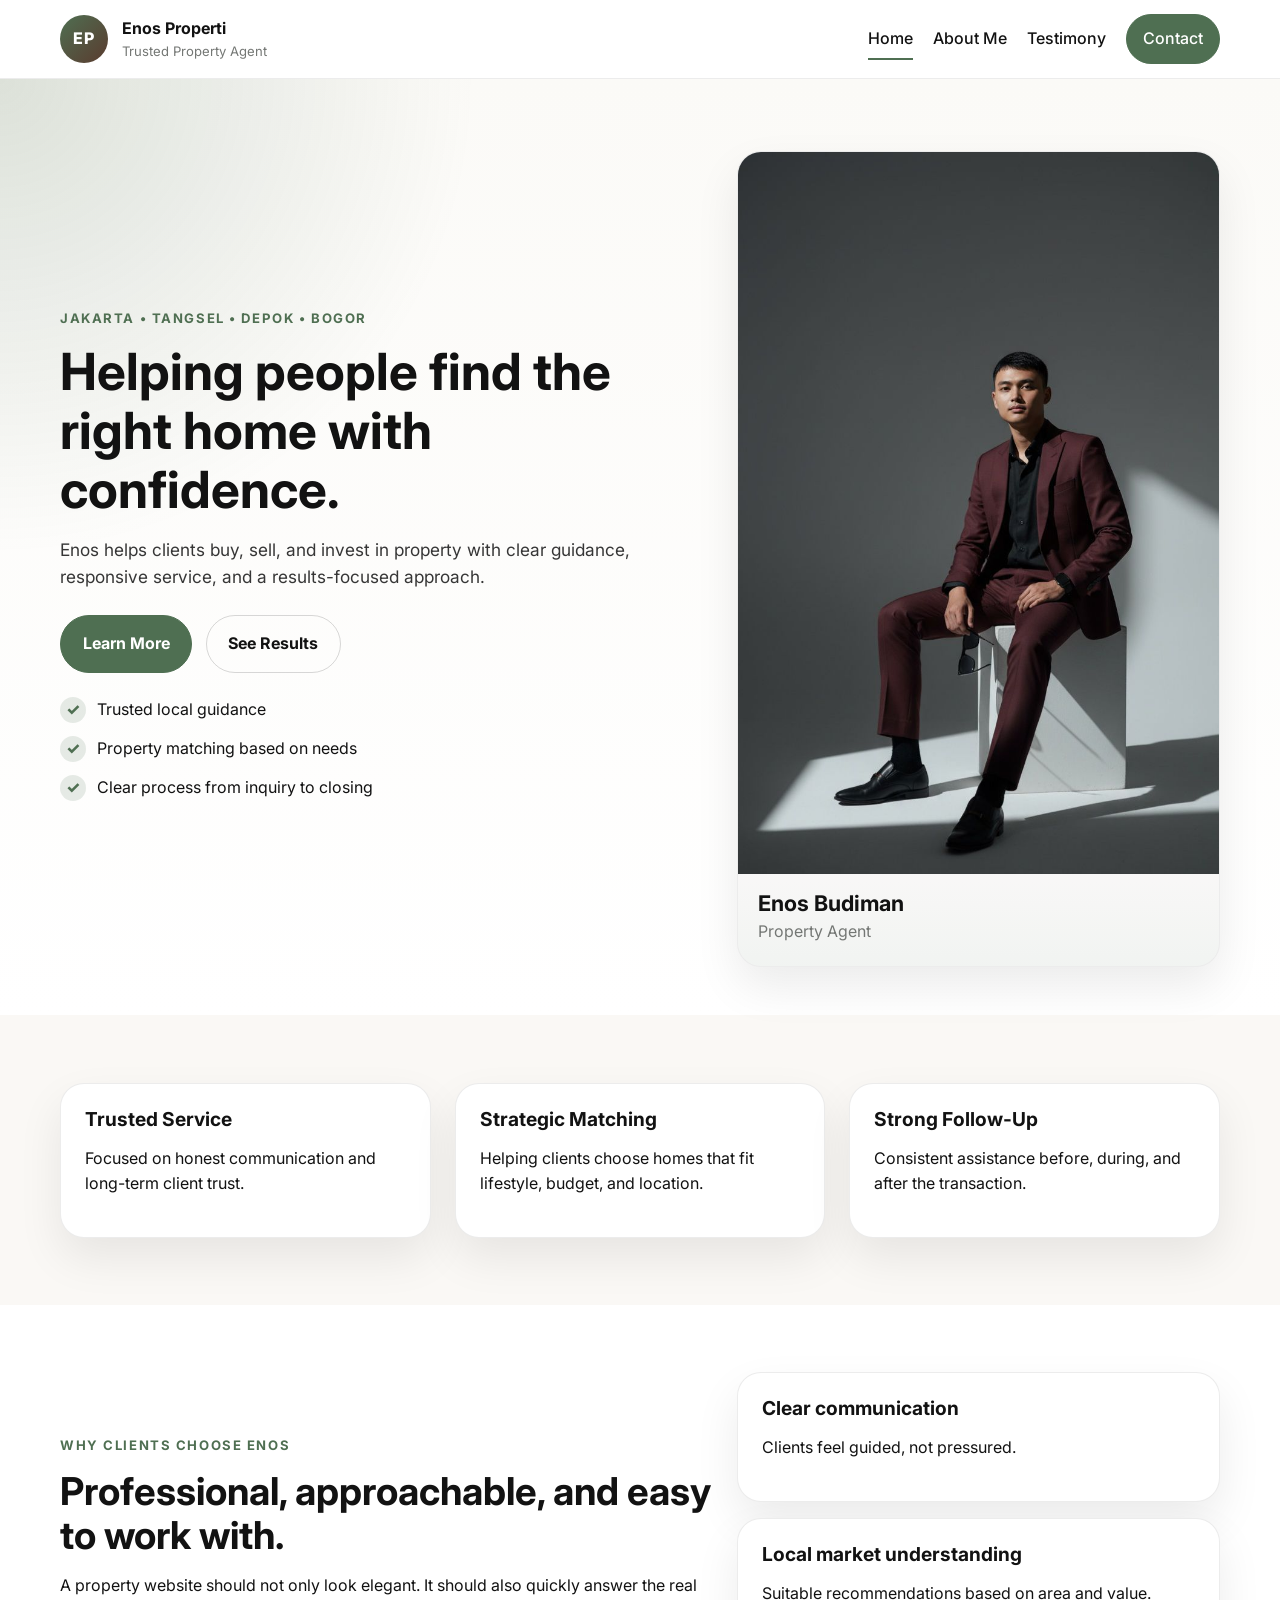
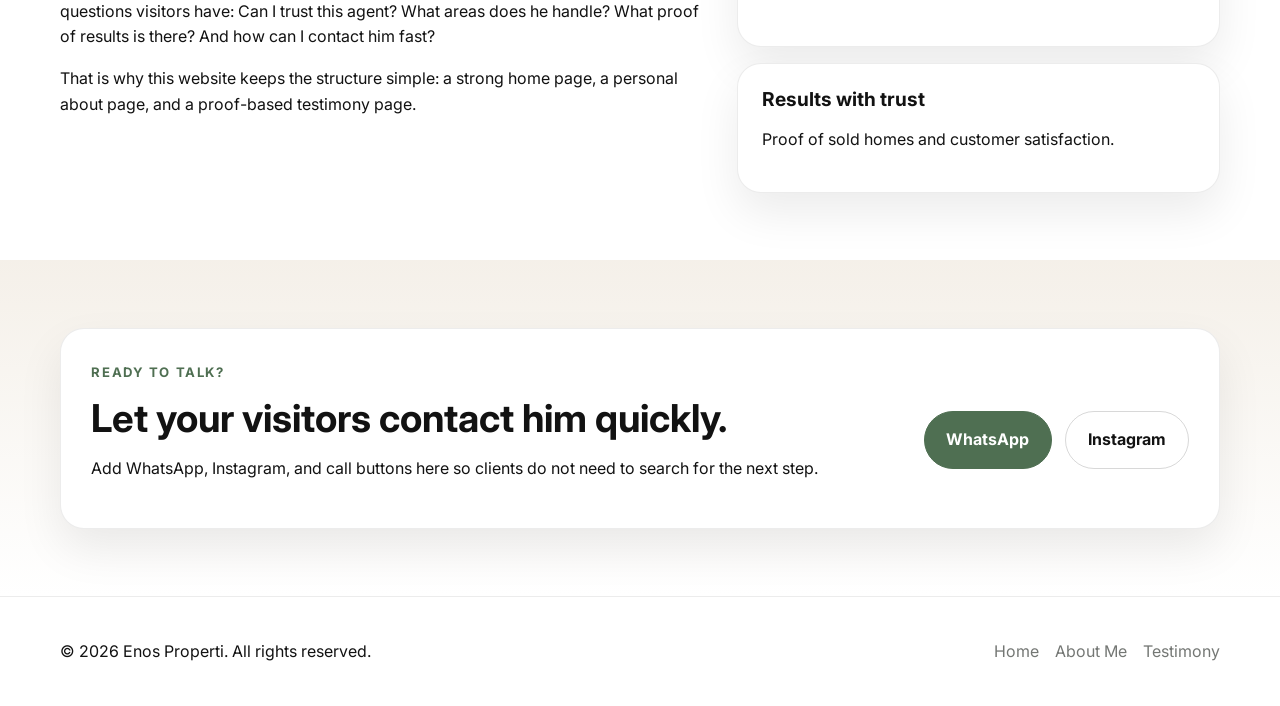
==== index.html @ 16c45c2f "done" ====
<!DOCTYPE html>
<html lang="en">
<head>
  <meta charset="UTF-8" />
  <meta name="viewport" content="width=device-width, initial-scale=1.0" />
  <title>Enos Properti | Trusted Property Agent</title>
  <meta name="description" content="Trusted property agent helping clients buy, sell, and invest with confidence." />
  <link rel="preconnect" href="https://fonts.googleapis.com">
  <link rel="preconnect" href="https://fonts.gstatic.com" crossorigin>
  <link href="https://fonts.googleapis.com/css2?family=Inter:wght@400;500;600;700;800&display=swap" rel="stylesheet">
  <link rel="stylesheet" href="css/style.css" />
  <script defer src="js/main.js"></script>
</head>
<body>
  <header class="site-header">
    <div class="container nav-wrap">
      <a class="brand" href="index.html">
        <span class="brand-mark">EP</span>
        <span>
          <strong>Enos Properti</strong>
          <small>Trusted Property Agent</small>
        </span>
      </a>

      <button class="nav-toggle" aria-label="Open navigation" aria-expanded="false">
        <span></span>
        <span></span>
        <span></span>
      </button>

      <nav class="site-nav">
        <a class="active" href="index.html">Home</a>
        <a href="htmls/about.html">About Me</a>
        <a href="htmls/testimony.html">Testimony</a>
        <a class="btn btn-sm" href="#contact">Contact</a>
      </nav>
    </div>
  </header>

  <main>
    <section class="hero">
      <div class="container hero-grid">
        <div class="hero-copy">
          <p class="eyebrow">Jakarta • Tangsel • Depok • Bogor</p>
          <h1>Helping people find the right home with confidence.</h1>
          <p class="lead">
            Enos helps clients buy, sell, and invest in property with clear guidance, responsive service,
            and a results-focused approach.
          </p>
          <div class="hero-actions">
            <a class="btn" href="htmls/about.html">Learn More</a>
            <a class="btn btn-outline" href="htmls/testimony.html">See Results</a>
          </div>
          <ul class="trust-points">
            <li>Trusted local guidance</li>
            <li>Property matching based on needs</li>
            <li>Clear process from inquiry to closing</li>
          </ul>
        </div>

        <div class="hero-card">
          <img src="../bhumi-group/Enos-Pic/Enos.jpeg" alt="Portrait of Enos, property agent" />
          <div class="hero-card-info">
            <h2>Enos Budiman</h2>
            <p>Property Agent</p>
          </div>
        </div>
      </div>
    </section>

    <section class="section muted">
      <div class="container stats-grid">
        <article class="stat-card">
          <h3>Trusted Service</h3>
          <p>Focused on honest communication and long-term client trust.</p>
        </article>
        <article class="stat-card">
          <h3>Strategic Matching</h3>
          <p>Helping clients choose homes that fit lifestyle, budget, and location.</p>
        </article>
        <article class="stat-card">
          <h3>Strong Follow-Up</h3>
          <p>Consistent assistance before, during, and after the transaction.</p>
        </article>
      </div>
    </section>

    <section class="section">
      <div class="container split-grid">
        <div>
          <p class="eyebrow">Why clients choose Enos</p>
          <h2>Professional, approachable, and easy to work with.</h2>
          <p>
            A property website should not only look elegant. It should also quickly answer the real questions visitors have:
            Can I trust this agent? What areas does he handle? What proof of results is there? And how can I contact him fast?
          </p>
          <p>
            That is why this website keeps the structure simple: a strong home page, a personal about page, and a proof-based testimony page.
          </p>
        </div>
        <div class="feature-stack">
          <article class="feature-card">
            <h3>Clear communication</h3>
            <p>Clients feel guided, not pressured.</p>
          </article>
          <article class="feature-card">
            <h3>Local market understanding</h3>
            <p>Suitable recommendations based on area and value.</p>
          </article>
          <article class="feature-card">
            <h3>Results with trust</h3>
            <p>Proof of sold homes and customer satisfaction.</p>
          </article>
        </div>
      </div>
    </section>

    <section class="section soft-accent">
      <div class="container cta-panel" id="contact">
        <div>
          <p class="eyebrow">Ready to talk?</p>
          <h2>Let your visitors contact him quickly.</h2>
          <p>Add WhatsApp, Instagram, and call buttons here so clients do not need to search for the next step.</p>
        </div>
        <div class="cta-actions">
          <a class="btn" href="#">WhatsApp</a>
          <a class="btn btn-outline" href="#">Instagram</a>
        </div>
      </div>
    </section>
  </main>

  <footer class="site-footer">
    <div class="container footer-wrap">
      <p>© 2026 Enos Properti. All rights reserved.</p>
      <div class="footer-links">
        <a href="index.html">Home</a>
        <a href="htmls/about.html">About Me</a>
        <a href="htmls/testimony.html">Testimony</a>
      </div>
    </div>
  </footer>
</body>
</html>
---- css/style.css ----
:root {
  --green: #4f6f52;
  --green-dark: #38553a;
  --gray: #747774;
  --black: #121212;
  --white: #ffffff;
  --cream: #efe8dd;
  --chocolate: #5a3b2f;
  --border: rgba(18, 18, 18, 0.08);
  --shadow: 0 20px 45px rgba(18, 18, 18, 0.08);
  --radius-lg: 24px;
  --radius-md: 18px;
  --radius-sm: 12px;
  --container: 1160px;
}

* {
  box-sizing: border-box;
}

html {
  scroll-behavior: smooth;
}

body {
  margin: 0;
  font-family: "Inter", system-ui, -apple-system, BlinkMacSystemFont, "Segoe UI", sans-serif;
  background: var(--white);
  color: var(--black);
  line-height: 1.6;
}

img {
  display: block;
  max-width: 100%;
}

a {
  color: inherit;
  text-decoration: none;
}

.container {
  width: min(calc(100% - 2rem), var(--container));
  margin: 0 auto;
}

.site-header {
  position: sticky;
  top: 0;
  z-index: 1000;
  background: rgba(255, 255, 255, 0.86);
  backdrop-filter: blur(12px);
  border-bottom: 1px solid var(--border);
}

.nav-wrap {
  display: flex;
  align-items: center;
  justify-content: space-between;
  min-height: 78px;
  gap: 1rem;
}

.brand {
  display: flex;
  align-items: center;
  gap: 0.9rem;
}

.brand strong,
.brand small {
  display: block;
}

.brand strong {
  font-size: 1rem;
}

.brand small {
  color: var(--gray);
  font-size: 0.82rem;
}

.brand-mark {
  width: 48px;
  height: 48px;
  display: grid;
  place-items: center;
  border-radius: 50%;
  background: linear-gradient(135deg, var(--green), var(--chocolate));
  color: var(--white);
  font-weight: 800;
  letter-spacing: 0.08em;
}

.site-nav {
  display: flex;
  align-items: center;
  gap: 1.25rem;
}

.site-nav a {
  font-weight: 500;
  position: relative;
}

.site-nav a.active:not(.btn)::after,
.site-nav a:hover:not(.btn)::after {
  content: "";
  position: absolute;
  left: 0;
  bottom: -8px;
  width: 100%;
  height: 2px;
  background: var(--green);
}

.nav-toggle {
  display: none;
  background: transparent;
  border: 0;
  padding: 0.2rem;
  cursor: pointer;
}

.nav-toggle span {
  display: block;
  width: 28px;
  height: 2px;
  background: var(--black);
  margin: 6px 0;
  transition: 0.25s ease;
}

.btn {
  display: inline-flex;
  align-items: center;
  justify-content: center;
  gap: 0.5rem;
  padding: 0.95rem 1.35rem;
  border-radius: 999px;
  background: var(--green);
  color: var(--white);
  font-weight: 700;
  border: 1px solid var(--green);
  transition: 0.25s ease;
}

.btn:hover {
  transform: translateY(-1px);
  background: var(--green-dark);
}

.btn-outline {
  background: transparent;
  color: var(--black);
  border: 1px solid rgba(18, 18, 18, 0.16);
}

.btn-outline:hover {
  background: var(--black);
  color: var(--white);
  border-color: var(--black);
}

.btn-sm {
  padding: 0.7rem 1rem;
}

.hero,
.page-hero {
  padding: 4.5rem 0 3rem;
  background:
    radial-gradient(circle at top left, rgba(79, 111, 82, 0.18), transparent 30%),
    linear-gradient(180deg, #fbfaf7 0%, #ffffff 100%);
}

.hero-grid,
.page-hero-grid,
.split-grid,
.stats-grid,
.values-grid,
.proof-grid,
.testimonial-grid {
  display: grid;
  gap: 1.5rem;
}

.hero-grid,
.page-hero-grid,
.split-grid {
  grid-template-columns: 1.15fr 0.85fr;
  align-items: center;
}

.eyebrow {
  display: inline-flex;
  align-items: center;
  gap: 0.35rem;
  margin: 0 0 0.8rem;
  font-size: 0.82rem;
  letter-spacing: 0.12em;
  text-transform: uppercase;
  color: var(--green);
  font-weight: 700;
}

h1,
h2,
h3 {
  margin: 0 0 1rem;
  line-height: 1.15;
}

h1 {
  font-size: clamp(2.35rem, 4vw, 4.4rem);
}

h2 {
  font-size: clamp(1.7rem, 3vw, 2.6rem);
}

h3 {
  font-size: 1.2rem;
}

.lead {
  font-size: 1.08rem;
  color: #363636;
  max-width: 60ch;
}

.narrow {
  max-width: 54ch;
}

.hero-actions,
.cta-actions {
  display: flex;
  flex-wrap: wrap;
  gap: 0.85rem;
  margin-top: 1.5rem;
}

.trust-points,
.check-list {
  margin: 1.5rem 0 0;
  padding: 0;
  list-style: none;
}

.trust-points li,
.check-list li {
  margin-bottom: 0.8rem;
  display: flex;
  align-items: center;
  gap: 0.7rem;
}

.trust-points li::before,
.check-list li::before {
  content: "✓";
  width: 26px;
  height: 26px;
  display: grid;
  place-items: center;
  border-radius: 50%;
  background: rgba(79, 111, 82, 0.14);
  color: var(--green);
  font-weight: 800;
}

.hero-card,
.portrait-frame,
.stat-card,
.feature-card,
.value-card,
.info-panel,
.story-box,
.proof-card,
.testimonial-card,
.cta-panel {
  border-radius: var(--radius-lg);
  border: 1px solid var(--border);
  box-shadow: var(--shadow);
  background: var(--white);
}

.hero-card {
  overflow: hidden;
}

.hero-card img,
.portrait-frame img {
  width: 100%;
  height: 100%;
  object-fit: cover;
}

.hero-card-info {
  padding: 1.1rem 1.25rem 1.35rem;
  background: linear-gradient(180deg, rgba(90, 59, 47, 0.04), rgba(79, 111, 82, 0.08));
}

.hero-card-info h2 {
  font-size: 1.35rem;
  margin-bottom: 0.2rem;
}

.hero-card-info p {
  margin: 0;
  color: var(--gray);
}

.portrait-frame {
  overflow: hidden;
  min-height: 580px;
}

.portrait-frame.small {
  min-height: 420px;
}

.section {
  padding: 4.2rem 0;
}

.muted {
  background: #faf8f5;
}

.soft-accent {
  background: linear-gradient(180deg, rgba(239, 232, 221, 0.65), rgba(255, 255, 255, 0.8));
}

.stats-grid,
.values-grid,
.proof-grid,
.testimonial-grid {
  grid-template-columns: repeat(3, minmax(0, 1fr));
}

.stat-card,
.feature-card,
.value-card,
.info-panel,
.story-box,
.proof-card,
.testimonial-card {
  padding: 1.5rem;
}

.feature-stack {
  display: grid;
  gap: 1rem;
}

.info-panel {
  background: linear-gradient(180deg, rgba(239, 232, 221, 0.7), rgba(255, 255, 255, 1));
}

.story-box {
  max-width: 760px;
}

.section-head {
  display: flex;
  justify-content: space-between;
  align-items: end;
  gap: 1rem;
  margin-bottom: 1.2rem;
}

.proof-label {
  display: inline-block;
  margin-bottom: 0.85rem;
  padding: 0.35rem 0.75rem;
  border-radius: 999px;
  background: rgba(79, 111, 82, 0.12);
  color: var(--green);
  font-size: 0.82rem;
  font-weight: 700;
}

.image-placeholder {
  display: grid;
  place-items: center;
  min-height: 220px;
  margin-bottom: 1rem;
  border-radius: var(--radius-md);
  border: 1px dashed rgba(18, 18, 18, 0.18);
  background: linear-gradient(135deg, rgba(79, 111, 82, 0.18), rgba(90, 59, 47, 0.14));
  color: var(--chocolate);
  text-align: center;
  font-weight: 700;
}

.cta-panel {
  padding: 1.9rem;
  display: flex;
  justify-content: space-between;
  align-items: center;
  gap: 1.5rem;
}

.site-footer {
  padding: 1.6rem 0;
  border-top: 1px solid var(--border);
  background: var(--white);
}

.footer-wrap,
.footer-links {
  display: flex;
  align-items: center;
  justify-content: space-between;
  gap: 1rem;
  flex-wrap: wrap;
}

.footer-links {
  justify-content: flex-start;
}

.footer-links a {
  color: var(--gray);
}

@media (max-width: 900px) {
  .hero-grid,
  .page-hero-grid,
  .split-grid,
  .stats-grid,
  .values-grid,
  .proof-grid,
  .testimonial-grid {
    grid-template-columns: 1fr;
  }

  .site-nav {
    position: absolute;
    top: 78px;
    left: 0;
    right: 0;
    padding: 1rem;
    background: rgba(255, 255, 255, 0.98);
    border-bottom: 1px solid var(--border);
    display: none;
    flex-direction: column;
    align-items: stretch;
    gap: 0.85rem;
  }

  .site-nav.open {
    display: flex;
  }

  .site-nav a.active:not(.btn)::after,
  .site-nav a:hover:not(.btn)::after {
    display: none;
  }

  .nav-toggle {
    display: block;
  }

  .nav-toggle.active span:nth-child(1) {
    transform: translateY(8px) rotate(45deg);
  }

  .nav-toggle.active span:nth-child(2) {
    opacity: 0;
  }

  .nav-toggle.active span:nth-child(3) {
    transform: translateY(-8px) rotate(-45deg);
  }

  .cta-panel,
  .footer-wrap {
    flex-direction: column;
    align-items: flex-start;
  }

  .portrait-frame,
  .portrait-frame.small {
    min-height: auto;
  }
}

@media (max-width: 560px) {
  .hero,
  .page-hero,
  .section {
    padding-top: 3.2rem;
    padding-bottom: 3.2rem;
  }

  h1 {
    font-size: 2.3rem;
  }

  .brand strong {
    font-size: 0.95rem;
  }

  .brand small {
    font-size: 0.75rem;
  }

  .container {
    width: min(calc(100% - 1.15rem), var(--container));
  }
}
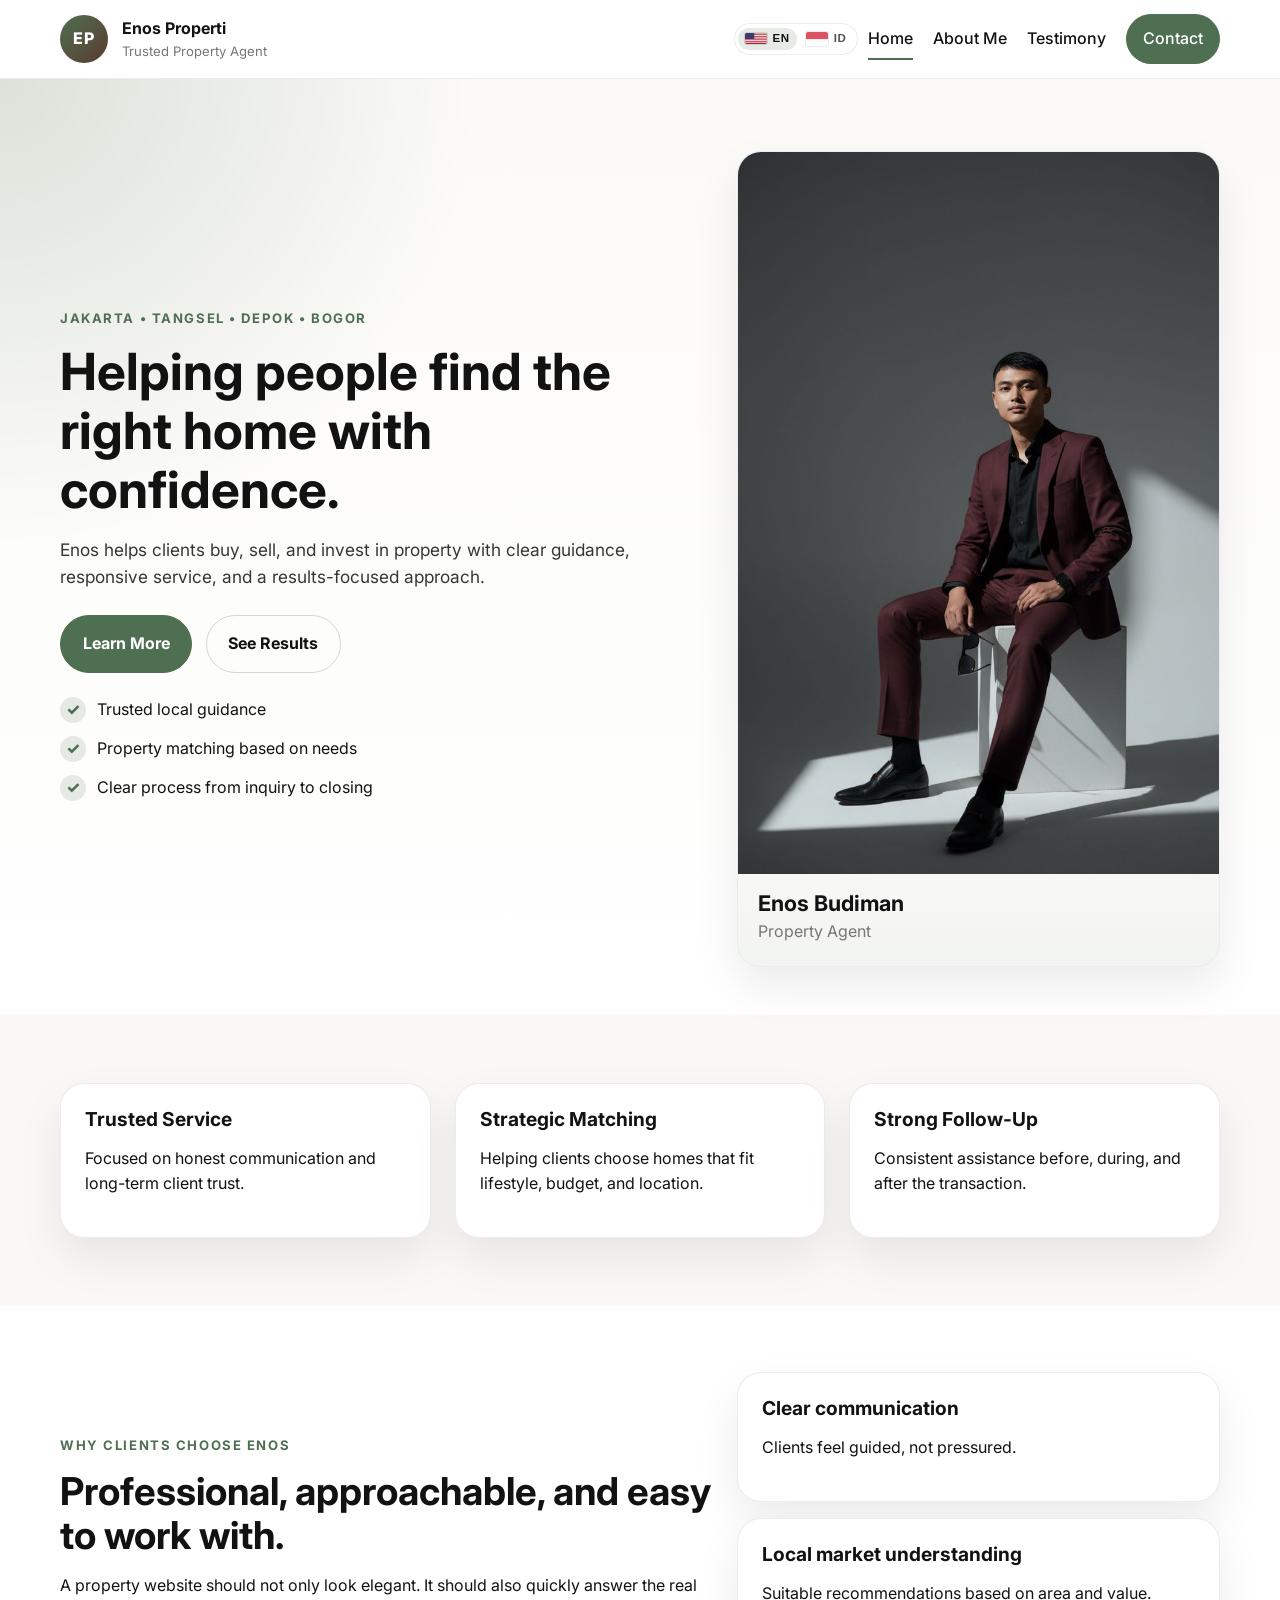
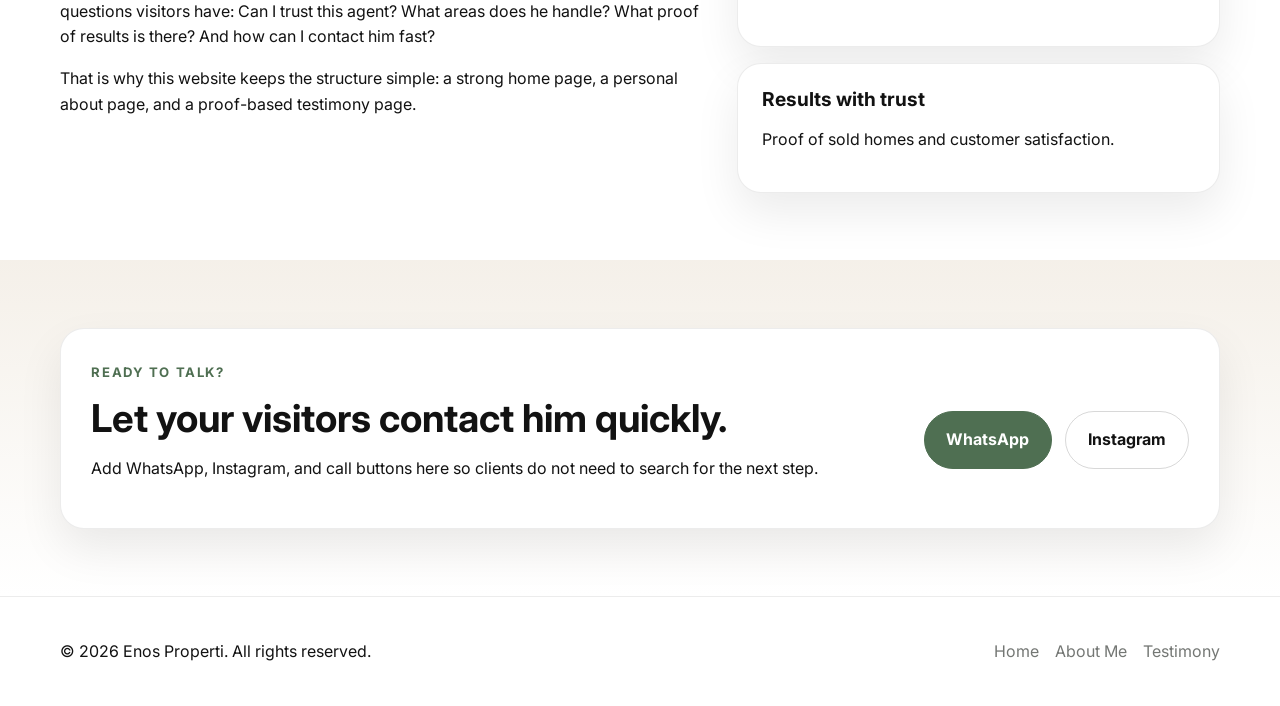
==== commit e11c9f26: "done" ====
--- a/index.html
+++ b/index.html
@@ -9,31 +9,59 @@
   <link rel="preconnect" href="https://fonts.gstatic.com" crossorigin>
   <link href="https://fonts.googleapis.com/css2?family=Inter:wght@400;500;600;700;800&display=swap" rel="stylesheet">
   <link rel="stylesheet" href="css/style.css" />
+  <script defer src="js/i18n.js"></script>
   <script defer src="js/main.js"></script>
 </head>
-<body>
+<body data-page="index">
   <header class="site-header">
     <div class="container nav-wrap">
       <a class="brand" href="index.html">
         <span class="brand-mark">EP</span>
         <span>
           <strong>Enos Properti</strong>
-          <small>Trusted Property Agent</small>
+          <small data-i18n="brand.tagline">Trusted Property Agent</small>
         </span>
       </a>
 
-      <button class="nav-toggle" aria-label="Open navigation" aria-expanded="false">
-        <span></span>
-        <span></span>
-        <span></span>
-      </button>
+      <div class="header-end">
+        <div class="lang-switcher" role="group" aria-label="Language">
+          <button type="button" class="lang-btn" data-set-lang="en" aria-pressed="true" title="English">
+            <span class="lang-flag-icon" aria-hidden="true">
+              <svg xmlns="http://www.w3.org/2000/svg" viewBox="0 0 60 30" focusable="false">
+                <clipPath id="clip-en"><rect width="60" height="30" rx="1"/></clipPath>
+                <g clip-path="url(#clip-en)">
+                  <path fill="#b22234" d="M0 0h60v30H0z"/>
+                  <path stroke="#fff" stroke-width="2.3" d="M0 2.3h60M0 6.9h60M0 11.5h60M0 16.1h60M0 20.7h60M0 25.3h60"/>
+                  <path fill="#3c3b6e" d="M0 0h25.2v16.5H0z"/>
+                </g>
+              </svg>
+            </span>
+            <span class="lang-code">EN</span>
+          </button>
+          <button type="button" class="lang-btn" data-set-lang="id" aria-pressed="false" title="Indonesian">
+            <span class="lang-flag-icon" aria-hidden="true">
+              <svg xmlns="http://www.w3.org/2000/svg" viewBox="0 0 3 2" focusable="false">
+                <rect fill="#ce1126" width="3" height="1"/>
+                <rect fill="#fff" y="1" width="3" height="1"/>
+              </svg>
+            </span>
+            <span class="lang-code">ID</span>
+          </button>
+        </div>
 
-      <nav class="site-nav">
-        <a class="active" href="index.html">Home</a>
-        <a href="htmls/about.html">About Me</a>
-        <a href="htmls/testimony.html">Testimony</a>
-        <a class="btn btn-sm" href="#contact">Contact</a>
-      </nav>
+        <button class="nav-toggle" aria-label="Open navigation" aria-expanded="false">
+          <span></span>
+          <span></span>
+          <span></span>
+        </button>
+
+        <nav class="site-nav">
+          <a class="active" href="index.html" data-i18n="nav.home">Home</a>
+          <a href="htmls/about.html" data-i18n="nav.about">About Me</a>
+          <a href="htmls/testimony.html" data-i18n="nav.testimony">Testimony</a>
+          <a class="btn btn-sm" href="#contact" data-i18n="nav.contact">Contact</a>
+        </nav>
+      </div>
     </div>
   </header>
 
@@ -41,28 +69,28 @@
     <section class="hero">
       <div class="container hero-grid">
         <div class="hero-copy">
-          <p class="eyebrow">Jakarta • Tangsel • Depok • Bogor</p>
-          <h1>Helping people find the right home with confidence.</h1>
-          <p class="lead">
+          <p class="eyebrow" data-i18n="index.hero.eyebrow">Jakarta • Tangsel • Depok • Bogor</p>
+          <h1 data-i18n="index.hero.h1">Helping people find the right home with confidence.</h1>
+          <p class="lead" data-i18n="index.hero.lead">
             Enos helps clients buy, sell, and invest in property with clear guidance, responsive service,
             and a results-focused approach.
           </p>
           <div class="hero-actions">
-            <a class="btn" href="htmls/about.html">Learn More</a>
-            <a class="btn btn-outline" href="htmls/testimony.html">See Results</a>
+            <a class="btn" href="htmls/about.html" data-i18n="index.btn.learnMore">Learn More</a>
+            <a class="btn btn-outline" href="htmls/testimony.html" data-i18n="index.btn.seeResults">See Results</a>
           </div>
           <ul class="trust-points">
-            <li>Trusted local guidance</li>
-            <li>Property matching based on needs</li>
-            <li>Clear process from inquiry to closing</li>
+            <li data-i18n="index.trust.1">Trusted local guidance</li>
+            <li data-i18n="index.trust.2">Property matching based on needs</li>
+            <li data-i18n="index.trust.3">Clear process from inquiry to closing</li>
           </ul>
         </div>
 
         <div class="hero-card">
-          <img src="../bhumi-group/Enos-Pic/Enos.jpeg" alt="Portrait of Enos, property agent" />
+          <img src="Enos-Pic/Enos.jpeg" alt="Portrait of Enos, property agent" data-i18n-attr="alt:index.hero.imgAlt" />
           <div class="hero-card-info">
             <h2>Enos Budiman</h2>
-            <p>Property Agent</p>
+            <p data-i18n="index.hero.role">Property Agent</p>
           </div>
         </div>
       </div>
@@ -71,16 +99,16 @@
     <section class="section muted">
       <div class="container stats-grid">
         <article class="stat-card">
-          <h3>Trusted Service</h3>
-          <p>Focused on honest communication and long-term client trust.</p>
+          <h3 data-i18n="index.stat.1.h">Trusted Service</h3>
+          <p data-i18n="index.stat.1.p">Focused on honest communication and long-term client trust.</p>
         </article>
         <article class="stat-card">
-          <h3>Strategic Matching</h3>
-          <p>Helping clients choose homes that fit lifestyle, budget, and location.</p>
+          <h3 data-i18n="index.stat.2.h">Strategic Matching</h3>
+          <p data-i18n="index.stat.2.p">Helping clients choose homes that fit lifestyle, budget, and location.</p>
         </article>
         <article class="stat-card">
-          <h3>Strong Follow-Up</h3>
-          <p>Consistent assistance before, during, and after the transaction.</p>
+          <h3 data-i18n="index.stat.3.h">Strong Follow-Up</h3>
+          <p data-i18n="index.stat.3.p">Consistent assistance before, during, and after the transaction.</p>
         </article>
       </div>
     </section>
@@ -88,28 +116,28 @@
     <section class="section">
       <div class="container split-grid">
         <div>
-          <p class="eyebrow">Why clients choose Enos</p>
-          <h2>Professional, approachable, and easy to work with.</h2>
-          <p>
+          <p class="eyebrow" data-i18n="index.section.eyebrow">Why clients choose Enos</p>
+          <h2 data-i18n="index.section.h2">Professional, approachable, and easy to work with.</h2>
+          <p data-i18n="index.section.p1">
             A property website should not only look elegant. It should also quickly answer the real questions visitors have:
             Can I trust this agent? What areas does he handle? What proof of results is there? And how can I contact him fast?
           </p>
-          <p>
+          <p data-i18n="index.section.p2">
             That is why this website keeps the structure simple: a strong home page, a personal about page, and a proof-based testimony page.
           </p>
         </div>
         <div class="feature-stack">
           <article class="feature-card">
-            <h3>Clear communication</h3>
-            <p>Clients feel guided, not pressured.</p>
+            <h3 data-i18n="index.feature.1.h">Clear communication</h3>
+            <p data-i18n="index.feature.1.p">Clients feel guided, not pressured.</p>
           </article>
           <article class="feature-card">
-            <h3>Local market understanding</h3>
-            <p>Suitable recommendations based on area and value.</p>
+            <h3 data-i18n="index.feature.2.h">Local market understanding</h3>
+            <p data-i18n="index.feature.2.p">Suitable recommendations based on area and value.</p>
           </article>
           <article class="feature-card">
-            <h3>Results with trust</h3>
-            <p>Proof of sold homes and customer satisfaction.</p>
+            <h3 data-i18n="index.feature.3.h">Results with trust</h3>
+            <p data-i18n="index.feature.3.p">Proof of sold homes and customer satisfaction.</p>
           </article>
         </div>
       </div>
@@ -118,13 +146,15 @@
     <section class="section soft-accent">
       <div class="container cta-panel" id="contact">
         <div>
-          <p class="eyebrow">Ready to talk?</p>
-          <h2>Let your visitors contact him quickly.</h2>
-          <p>Add WhatsApp, Instagram, and call buttons here so clients do not need to search for the next step.</p>
+          <p class="eyebrow" data-i18n="index.cta.eyebrow">Ready to talk?</p>
+          <h2 data-i18n="index.cta.h2">Let your visitors contact him quickly.</h2>
+          <p data-i18n="index.cta.p">Add WhatsApp, Instagram, and call buttons here so clients do not need to search for the next step.</p>
         </div>
         <div class="cta-actions">
-          <a class="btn" href="#">WhatsApp</a>
-          <a class="btn btn-outline" href="#">Instagram</a>
+          <a class="btn" href="https://api.whatsapp.com/message/AVIY6R47TOXSC1">WhatsApp</a>
+          <a class="btn btn-outline" href="https://www.instagram.com/enosproperti/" target="_blank" rel="noopener noreferrer">
+            Instagram
+          </a>
         </div>
       </div>
     </section>
@@ -132,11 +162,11 @@
 
   <footer class="site-footer">
     <div class="container footer-wrap">
-      <p>© 2026 Enos Properti. All rights reserved.</p>
+      <p data-i18n="footer.rights">© 2026 Enos Properti. All rights reserved.</p>
       <div class="footer-links">
-        <a href="index.html">Home</a>
-        <a href="htmls/about.html">About Me</a>
-        <a href="htmls/testimony.html">Testimony</a>
+        <a href="index.html" data-i18n="nav.home">Home</a>
+        <a href="htmls/about.html" data-i18n="nav.about">About Me</a>
+        <a href="htmls/testimony.html" data-i18n="nav.testimony">Testimony</a>
       </div>
     </div>
   </footer>
--- a/css/style.css
+++ b/css/style.css
@@ -62,6 +62,73 @@
   gap: 1rem;
 }
 
+.header-end {
+  display: flex;
+  align-items: center;
+  gap: 0.65rem;
+  margin-left: auto;
+}
+
+.lang-switcher {
+  display: inline-flex;
+  align-items: center;
+  gap: 0.15rem;
+  padding: 0.2rem;
+  border-radius: 999px;
+  border: 1px solid var(--border);
+  background: rgba(255, 255, 255, 0.92);
+}
+
+.lang-btn {
+  display: inline-flex;
+  align-items: center;
+  justify-content: center;
+  gap: 0.35rem;
+  margin: 0;
+  min-width: 2.25rem;
+  padding: 0.3rem 0.45rem;
+  border: 0;
+  border-radius: 999px;
+  background: transparent;
+  font-size: 0.72rem;
+  font-weight: 700;
+  letter-spacing: 0.04em;
+  line-height: 1;
+  color: var(--black);
+  cursor: pointer;
+  opacity: 0.72;
+  transition: opacity 0.2s ease, background 0.2s ease;
+}
+
+.lang-flag-icon {
+  display: flex;
+  flex-shrink: 0;
+  border-radius: 2px;
+  overflow: hidden;
+  box-shadow: 0 0 0 1px rgba(18, 18, 18, 0.12);
+}
+
+.lang-flag-icon svg {
+  display: block;
+  width: 22px;
+  height: auto;
+}
+
+.lang-code {
+  font-size: 0.72rem;
+  font-weight: 700;
+  letter-spacing: 0.04em;
+}
+
+.lang-btn:hover {
+  opacity: 0.92;
+}
+
+.lang-btn.is-active {
+  opacity: 1;
+  background: rgba(79, 111, 82, 0.14);
+}
+
 .brand {
   display: flex;
   align-items: center;
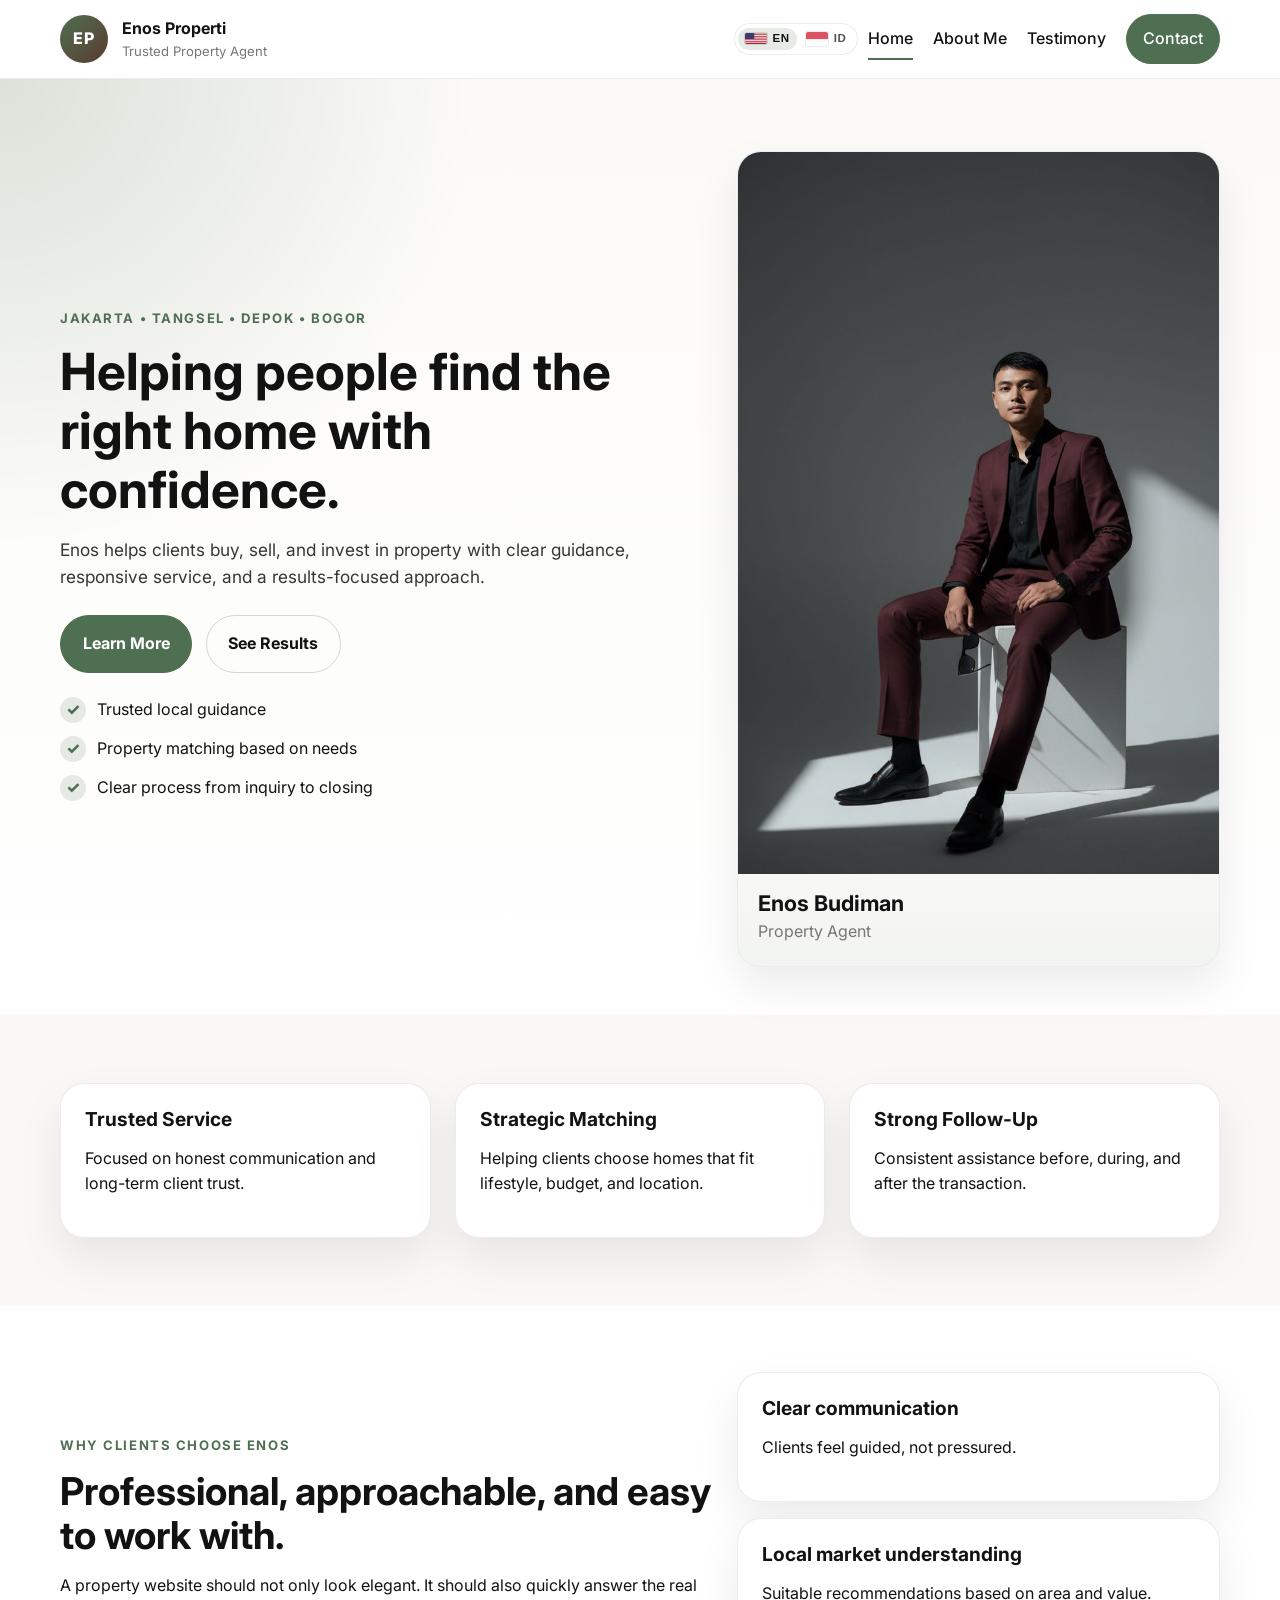
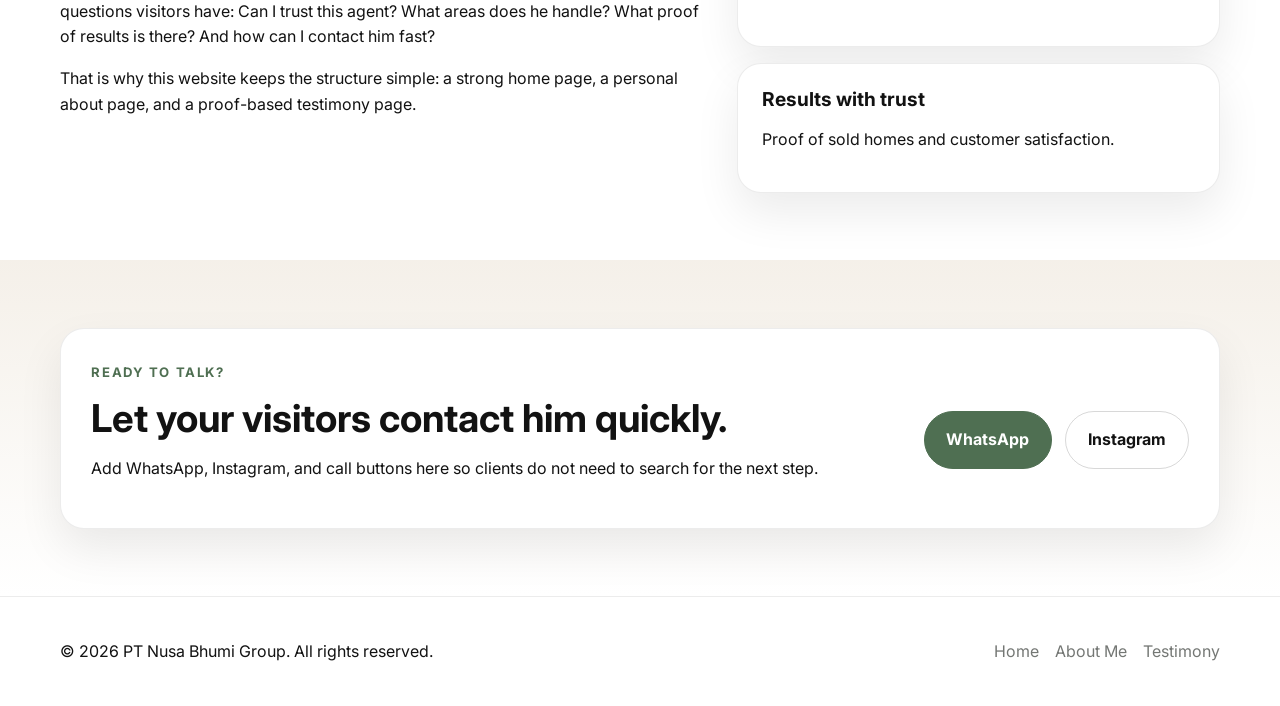
==== commit 4a58b26b: "done" ====
--- a/index.html
+++ b/index.html
@@ -162,7 +162,7 @@
 
   <footer class="site-footer">
     <div class="container footer-wrap">
-      <p data-i18n="footer.rights">© 2026 Enos Properti. All rights reserved.</p>
+      <p data-i18n="footer.rights">© 2026 PT Nusa Bhumi Group. All rights reserved.</p>
       <div class="footer-links">
         <a href="index.html" data-i18n="nav.home">Home</a>
         <a href="htmls/about.html" data-i18n="nav.about">About Me</a>
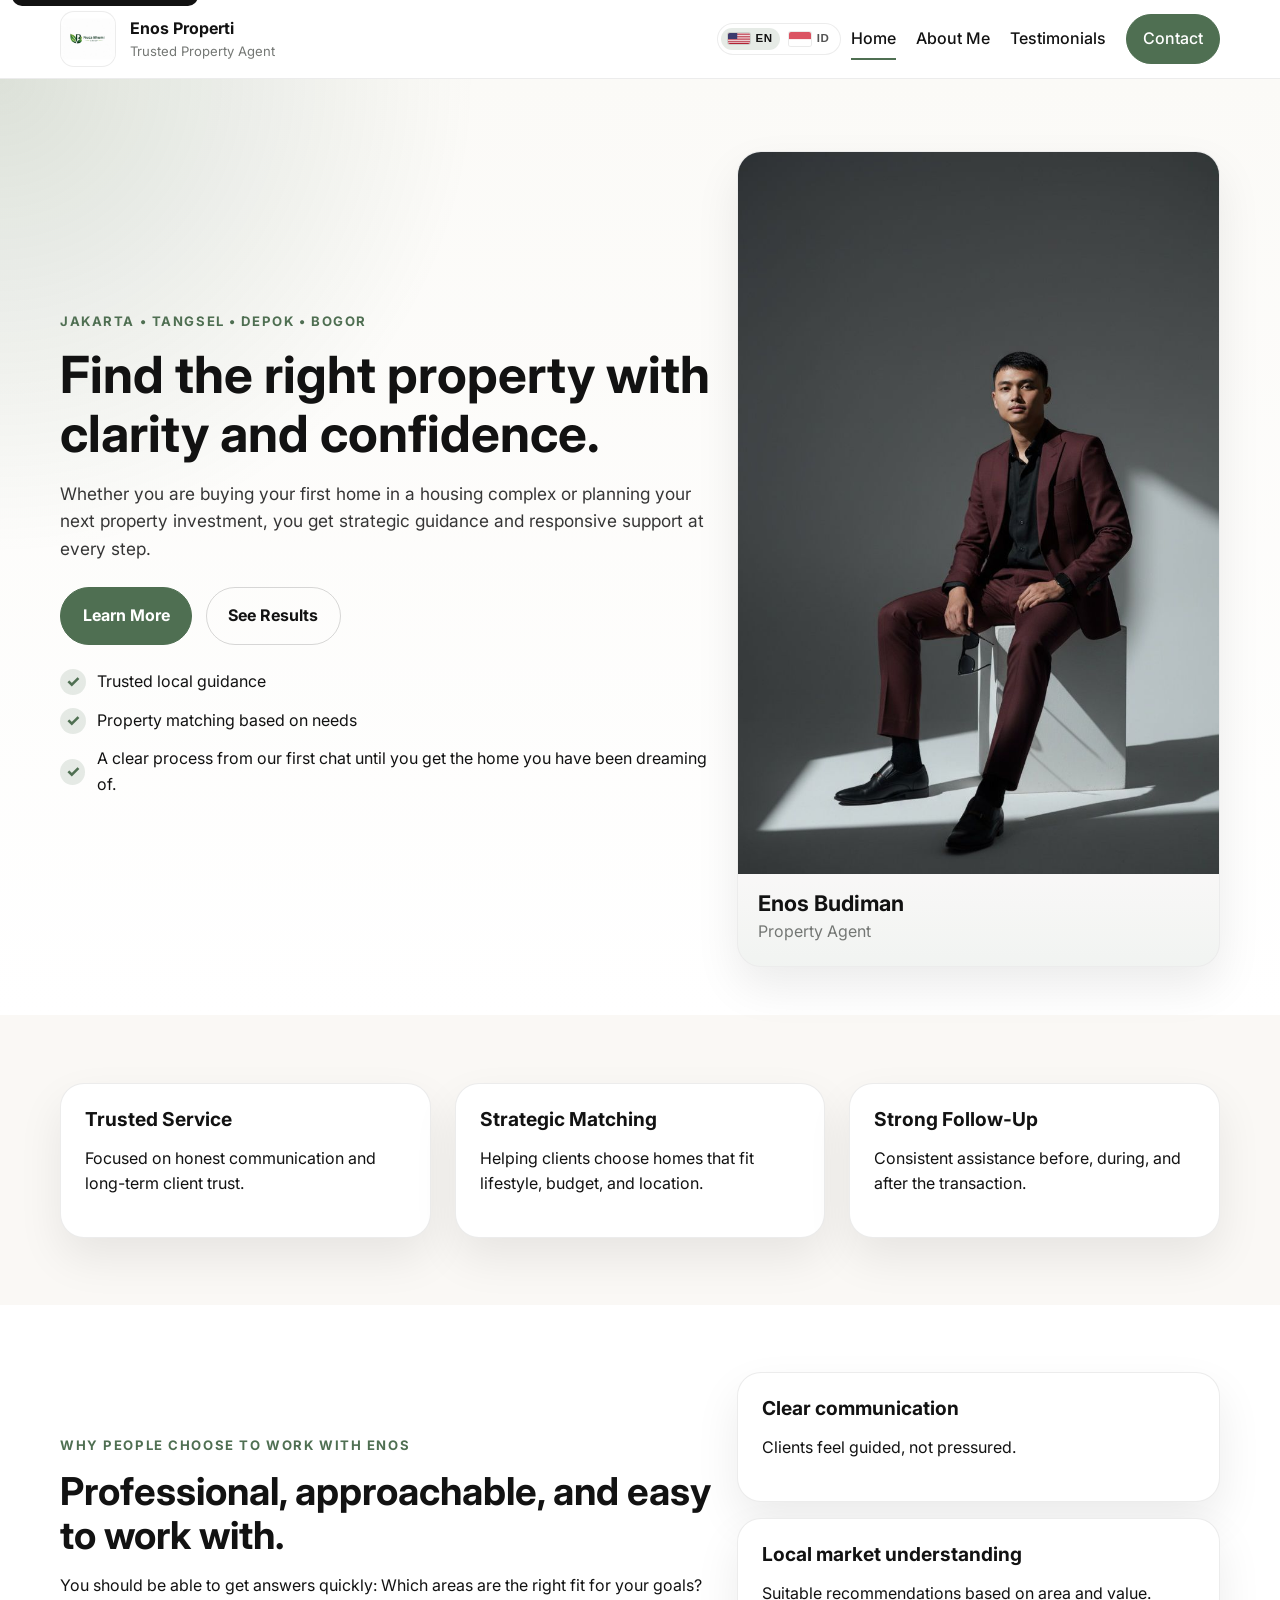
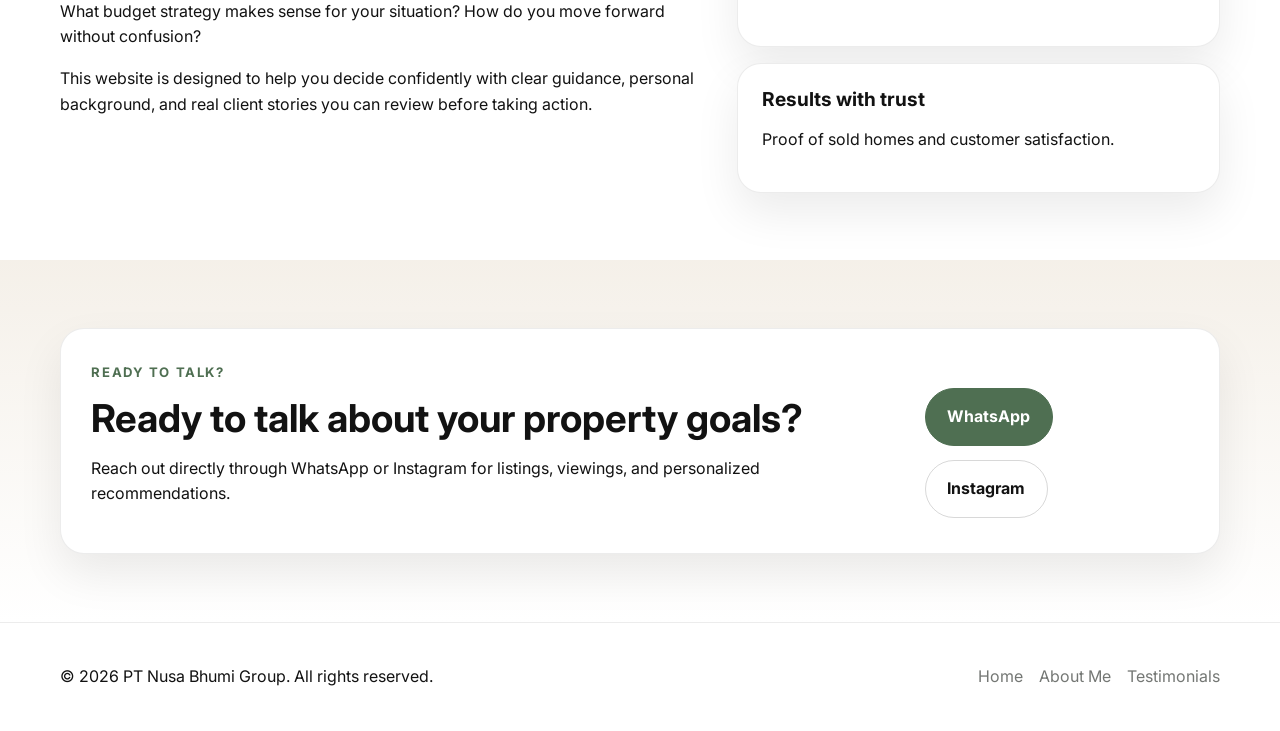
==== commit ecc600fa: "done" ====
--- a/index.html
+++ b/index.html
@@ -4,7 +4,19 @@
   <meta charset="UTF-8" />
   <meta name="viewport" content="width=device-width, initial-scale=1.0" />
   <title>Enos Properti | Trusted Property Agent</title>
-  <meta name="description" content="Trusted property agent helping clients buy, sell, and invest with confidence." />
+  <meta name="description" content="Trusted property agent helping clients choose new homes from developers across Indonesia." />
+  <meta name="robots" content="index, follow" />
+  <meta name="theme-color" content="#4f6f52" />
+  <meta property="og:type" content="website" />
+  <meta property="og:title" content="Enos Properti | Trusted Property Agent" />
+  <meta property="og:description" content="Trusted property agent helping clients choose new homes from developers across Indonesia." />
+  <meta property="og:image" content="Enos-Pic/Enos.jpeg" />
+  <meta property="og:locale" content="en_US" />
+  <meta name="twitter:card" content="summary_large_image" />
+  <meta name="twitter:title" content="Enos Properti | Trusted Property Agent" />
+  <meta name="twitter:description" content="Trusted property agent helping clients choose new homes from developers across Indonesia." />
+  <meta name="twitter:image" content="Enos-Pic/Enos.jpeg" />
+  <link rel="icon" type="image/jpeg" href="Enos-Pic/logo.jpeg" />
   <link rel="preconnect" href="https://fonts.googleapis.com">
   <link rel="preconnect" href="https://fonts.gstatic.com" crossorigin>
   <link href="https://fonts.googleapis.com/css2?family=Inter:wght@400;500;600;700;800&display=swap" rel="stylesheet">
@@ -13,10 +25,13 @@
   <script defer src="js/main.js"></script>
 </head>
 <body data-page="index">
+  <a class="skip-link" href="#main-content">Skip to main content</a>
   <header class="site-header">
     <div class="container nav-wrap">
       <a class="brand" href="index.html">
-        <span class="brand-mark">EP</span>
+        <span class="brand-mark">
+          <img src="Enos-Pic/logo.jpeg" alt="Enos Properti logo" />
+        </span>
         <span>
           <strong>Enos Properti</strong>
           <small data-i18n="brand.tagline">Trusted Property Agent</small>
@@ -49,31 +64,31 @@
           </button>
         </div>
 
-        <button class="nav-toggle" aria-label="Open navigation" aria-expanded="false">
+        <button class="nav-toggle" aria-label="Open navigation" aria-expanded="false" aria-controls="primary-nav">
           <span></span>
           <span></span>
           <span></span>
         </button>
 
-        <nav class="site-nav">
+        <nav class="site-nav" id="primary-nav">
           <a class="active" href="index.html" data-i18n="nav.home">Home</a>
           <a href="htmls/about.html" data-i18n="nav.about">About Me</a>
-          <a href="htmls/testimony.html" data-i18n="nav.testimony">Testimony</a>
+          <a href="htmls/testimony.html" data-i18n="nav.testimony">Testimonials</a>
           <a class="btn btn-sm" href="#contact" data-i18n="nav.contact">Contact</a>
         </nav>
       </div>
     </div>
   </header>
 
-  <main>
+  <main id="main-content">
     <section class="hero">
       <div class="container hero-grid">
         <div class="hero-copy">
           <p class="eyebrow" data-i18n="index.hero.eyebrow">Jakarta • Tangsel • Depok • Bogor</p>
-          <h1 data-i18n="index.hero.h1">Helping people find the right home with confidence.</h1>
+          <h1 data-i18n="index.hero.h1">Find the right property with clarity and confidence.</h1>
           <p class="lead" data-i18n="index.hero.lead">
-            Enos helps clients buy, sell, and invest in property with clear guidance, responsive service,
-            and a results-focused approach.
+            Whether you are buying your first home in a housing complex or planning your next property investment,
+            you get strategic guidance and responsive support at every step.
           </p>
           <div class="hero-actions">
             <a class="btn" href="htmls/about.html" data-i18n="index.btn.learnMore">Learn More</a>
@@ -82,7 +97,7 @@
           <ul class="trust-points">
             <li data-i18n="index.trust.1">Trusted local guidance</li>
             <li data-i18n="index.trust.2">Property matching based on needs</li>
-            <li data-i18n="index.trust.3">Clear process from inquiry to closing</li>
+            <li data-i18n="index.trust.3">A clear process from our first chat until you get the home you have been dreaming of.</li>
           </ul>
         </div>
 
@@ -116,14 +131,15 @@
     <section class="section">
       <div class="container split-grid">
         <div>
-          <p class="eyebrow" data-i18n="index.section.eyebrow">Why clients choose Enos</p>
+          <p class="eyebrow" data-i18n="index.section.eyebrow">Why people choose to work with Enos</p>
           <h2 data-i18n="index.section.h2">Professional, approachable, and easy to work with.</h2>
           <p data-i18n="index.section.p1">
-            A property website should not only look elegant. It should also quickly answer the real questions visitors have:
-            Can I trust this agent? What areas does he handle? What proof of results is there? And how can I contact him fast?
+            You should be able to get answers quickly: Which areas are the right fit for your goals?
+            What budget strategy makes sense for your situation? How do you move forward without confusion?
           </p>
           <p data-i18n="index.section.p2">
-            That is why this website keeps the structure simple: a strong home page, a personal about page, and a proof-based testimony page.
+            This website is designed to help you decide confidently with clear guidance, personal background,
+            and real client stories you can review before taking action.
           </p>
         </div>
         <div class="feature-stack">
@@ -147,11 +163,11 @@
       <div class="container cta-panel" id="contact">
         <div>
           <p class="eyebrow" data-i18n="index.cta.eyebrow">Ready to talk?</p>
-          <h2 data-i18n="index.cta.h2">Let your visitors contact him quickly.</h2>
-          <p data-i18n="index.cta.p">Add WhatsApp, Instagram, and call buttons here so clients do not need to search for the next step.</p>
+          <h2 data-i18n="index.cta.h2">Ready to talk about your property goals?</h2>
+          <p data-i18n="index.cta.p">Reach out directly through WhatsApp or Instagram for listings, viewings, and personalized recommendations.</p>
         </div>
         <div class="cta-actions">
-          <a class="btn" href="https://api.whatsapp.com/message/AVIY6R47TOXSC1">WhatsApp</a>
+          <a class="btn" href="https://api.whatsapp.com/message/AVIY6R47TOXSC1" target="_blank" rel="noopener noreferrer">WhatsApp</a>
           <a class="btn btn-outline" href="https://www.instagram.com/enosproperti/" target="_blank" rel="noopener noreferrer">
             Instagram
           </a>
@@ -166,7 +182,7 @@
       <div class="footer-links">
         <a href="index.html" data-i18n="nav.home">Home</a>
         <a href="htmls/about.html" data-i18n="nav.about">About Me</a>
-        <a href="htmls/testimony.html" data-i18n="nav.testimony">Testimony</a>
+        <a href="htmls/testimony.html" data-i18n="nav.testimony">Testimonials</a>
       </div>
     </div>
   </footer>
--- a/css/style.css
+++ b/css/style.css
@@ -38,6 +38,28 @@
 a {
   color: inherit;
   text-decoration: none;
+}
+
+a:focus-visible,
+button:focus-visible {
+  outline: 3px solid rgba(79, 111, 82, 0.5);
+  outline-offset: 3px;
+}
+
+.skip-link {
+  position: absolute;
+  top: -40px;
+  left: 0.75rem;
+  z-index: 2000;
+  padding: 0.65rem 0.85rem;
+  border-radius: 10px;
+  background: var(--black);
+  color: var(--white);
+  font-weight: 700;
+}
+
+.skip-link:focus-visible {
+  top: 0.7rem;
 }
 
 .container {
@@ -150,15 +172,22 @@
 }
 
 .brand-mark {
-  width: 48px;
-  height: 48px;
+  width: 56px;
+  height: 56px;
   display: grid;
   place-items: center;
-  border-radius: 50%;
-  background: linear-gradient(135deg, var(--green), var(--chocolate));
-  color: var(--white);
-  font-weight: 800;
-  letter-spacing: 0.08em;
+  border-radius: 14px;
+  border: 1px solid var(--border);
+  background: #ffffff;
+  overflow: hidden;
+}
+
+.brand-mark img {
+  width: 100%;
+  height: 100%;
+  object-fit: contain;
+  object-position: center;
+  transform: scale(1.12);
 }
 
 .site-nav {
@@ -296,6 +325,37 @@
   font-size: 1.08rem;
   color: #363636;
   max-width: 60ch;
+}
+
+.intro-line {
+  margin: 0 0 0.55rem;
+  font-weight: 700;
+  color: var(--chocolate);
+}
+
+.profile-badges {
+  margin: 1rem 0 0;
+  padding: 0;
+  list-style: none;
+  display: grid;
+  gap: 0.5rem;
+}
+
+.profile-badges li {
+  display: inline-flex;
+  align-items: center;
+  width: fit-content;
+  max-width: 100%;
+  padding: 0.35rem 0.7rem;
+  border-radius: 999px;
+  background: rgba(79, 111, 82, 0.1);
+  color: #254226;
+  font-weight: 600;
+  font-size: 0.88rem;
+}
+
+.profile-badges a {
+  color: inherit;
 }
 
 .narrow {
@@ -431,6 +491,43 @@
   max-width: 760px;
 }
 
+.fun-box,
+.quick-qa {
+  border-radius: var(--radius-lg);
+  border: 1px solid var(--border);
+  box-shadow: var(--shadow);
+  background: var(--white);
+  padding: 1.5rem;
+}
+
+.fun-box {
+  background: linear-gradient(180deg, rgba(79, 111, 82, 0.08), rgba(255, 255, 255, 1));
+}
+
+.qa-list {
+  list-style: none;
+  margin: 1rem 0 0;
+  padding: 0;
+  display: grid;
+  gap: 0.85rem;
+}
+
+.qa-list li {
+  padding: 0.85rem 1rem;
+  border-radius: var(--radius-sm);
+  border: 1px solid var(--border);
+  background: #fbfbfb;
+}
+
+.qa-list strong {
+  display: block;
+  margin-bottom: 0.35rem;
+}
+
+.qa-list p {
+  margin: 0;
+}
+
 .section-head {
   display: flex;
   justify-content: space-between;
@@ -448,6 +545,73 @@
   color: var(--green);
   font-size: 0.82rem;
   font-weight: 700;
+}
+
+.testimonial-carousel {
+  display: grid;
+  gap: 1rem;
+}
+
+.carousel-viewport {
+  overflow: hidden;
+}
+
+.testimonial-track {
+  display: flex;
+  transition: transform 0.45s ease;
+  will-change: transform;
+}
+
+.testimonial-slide {
+  min-width: 100%;
+}
+
+.carousel-controls {
+  display: flex;
+  align-items: center;
+  justify-content: center;
+  gap: 0.75rem;
+}
+
+.carousel-btn {
+  width: 40px;
+  height: 40px;
+  border: 1px solid var(--border);
+  border-radius: 50%;
+  background: var(--white);
+  color: var(--black);
+  font-size: 1.3rem;
+  line-height: 1;
+  cursor: pointer;
+  transition: 0.2s ease;
+}
+
+.carousel-btn:hover {
+  background: var(--green);
+  color: var(--white);
+  border-color: var(--green);
+}
+
+.carousel-dots {
+  display: flex;
+  align-items: center;
+  justify-content: center;
+  gap: 0.45rem;
+  flex-wrap: wrap;
+}
+
+.carousel-dot {
+  width: 9px;
+  height: 9px;
+  border-radius: 50%;
+  border: 0;
+  background: rgba(18, 18, 18, 0.2);
+  cursor: pointer;
+  padding: 0;
+}
+
+.carousel-dot.is-active {
+  background: var(--green);
 }
 
 .image-placeholder {
@@ -554,6 +718,11 @@
   .portrait-frame.small {
     min-height: auto;
   }
+
+  .carousel-btn {
+    width: 36px;
+    height: 36px;
+  }
 }
 
 @media (max-width: 560px) {
